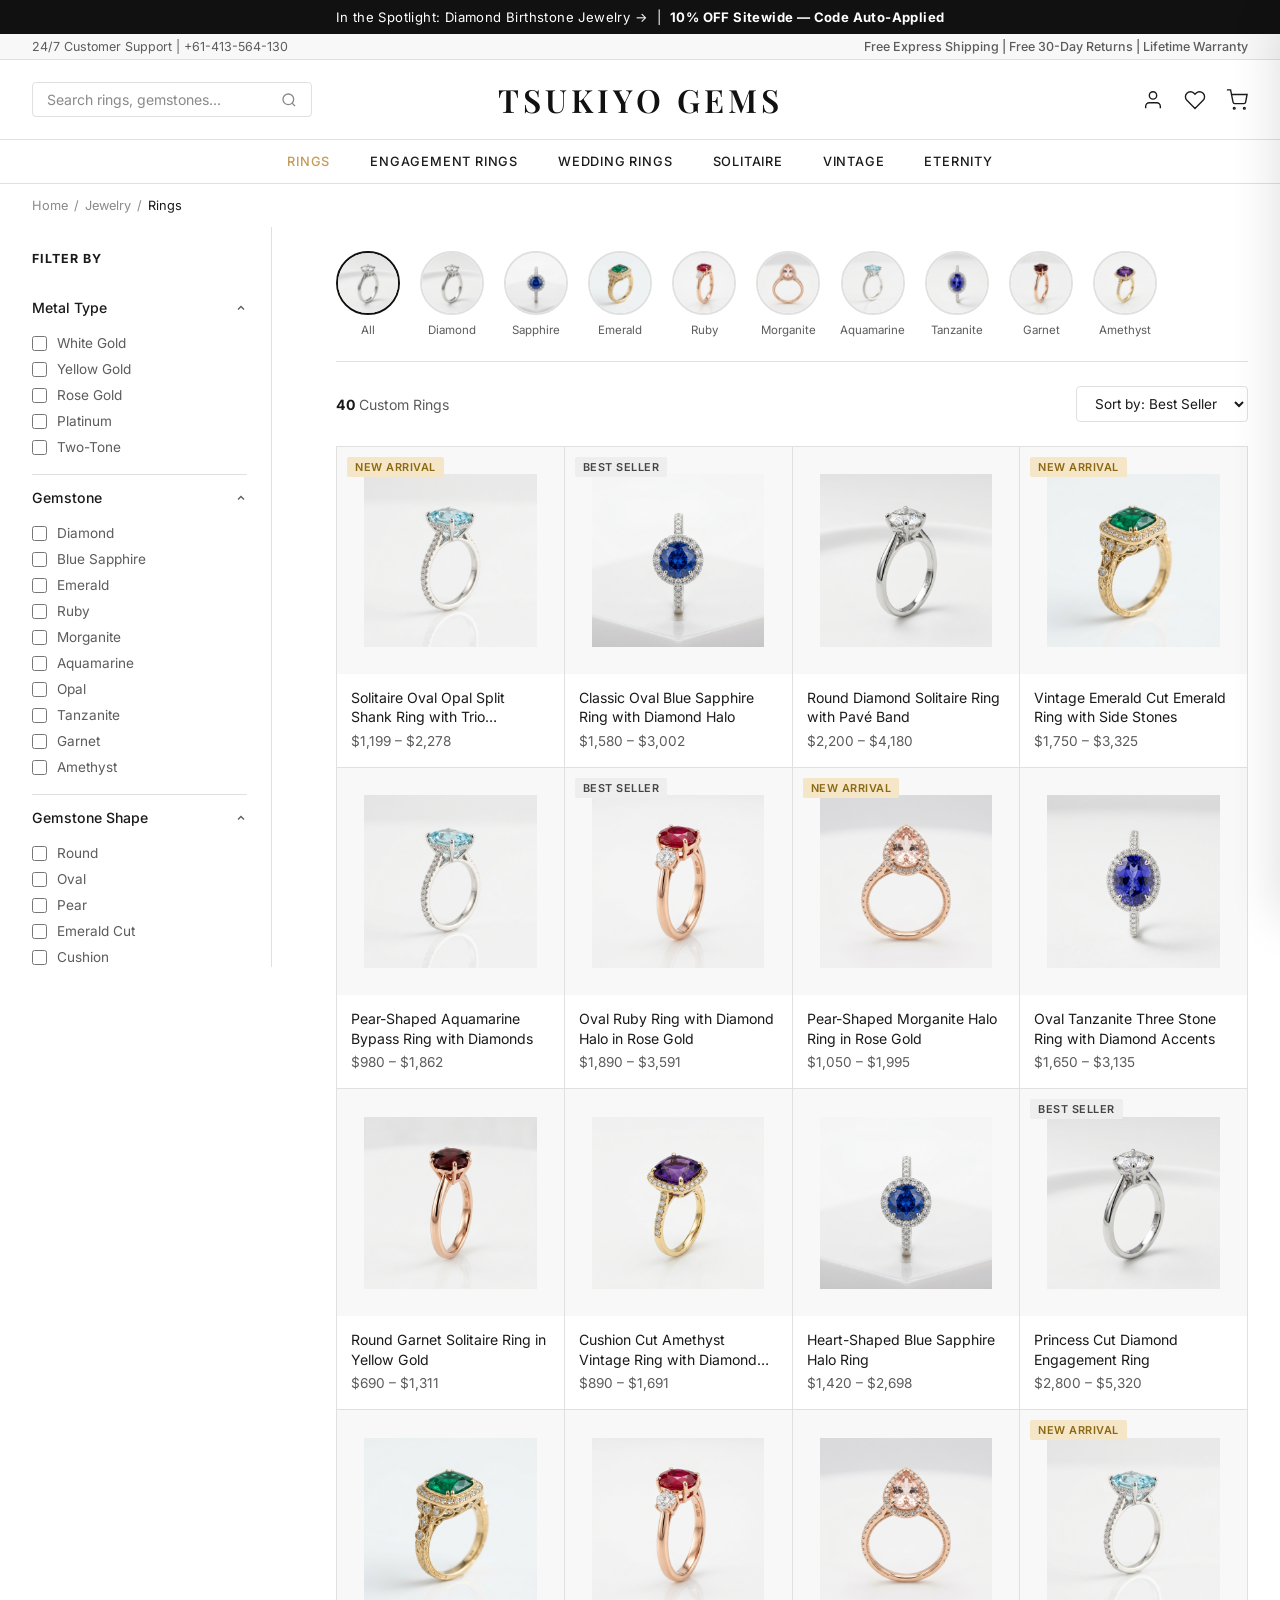
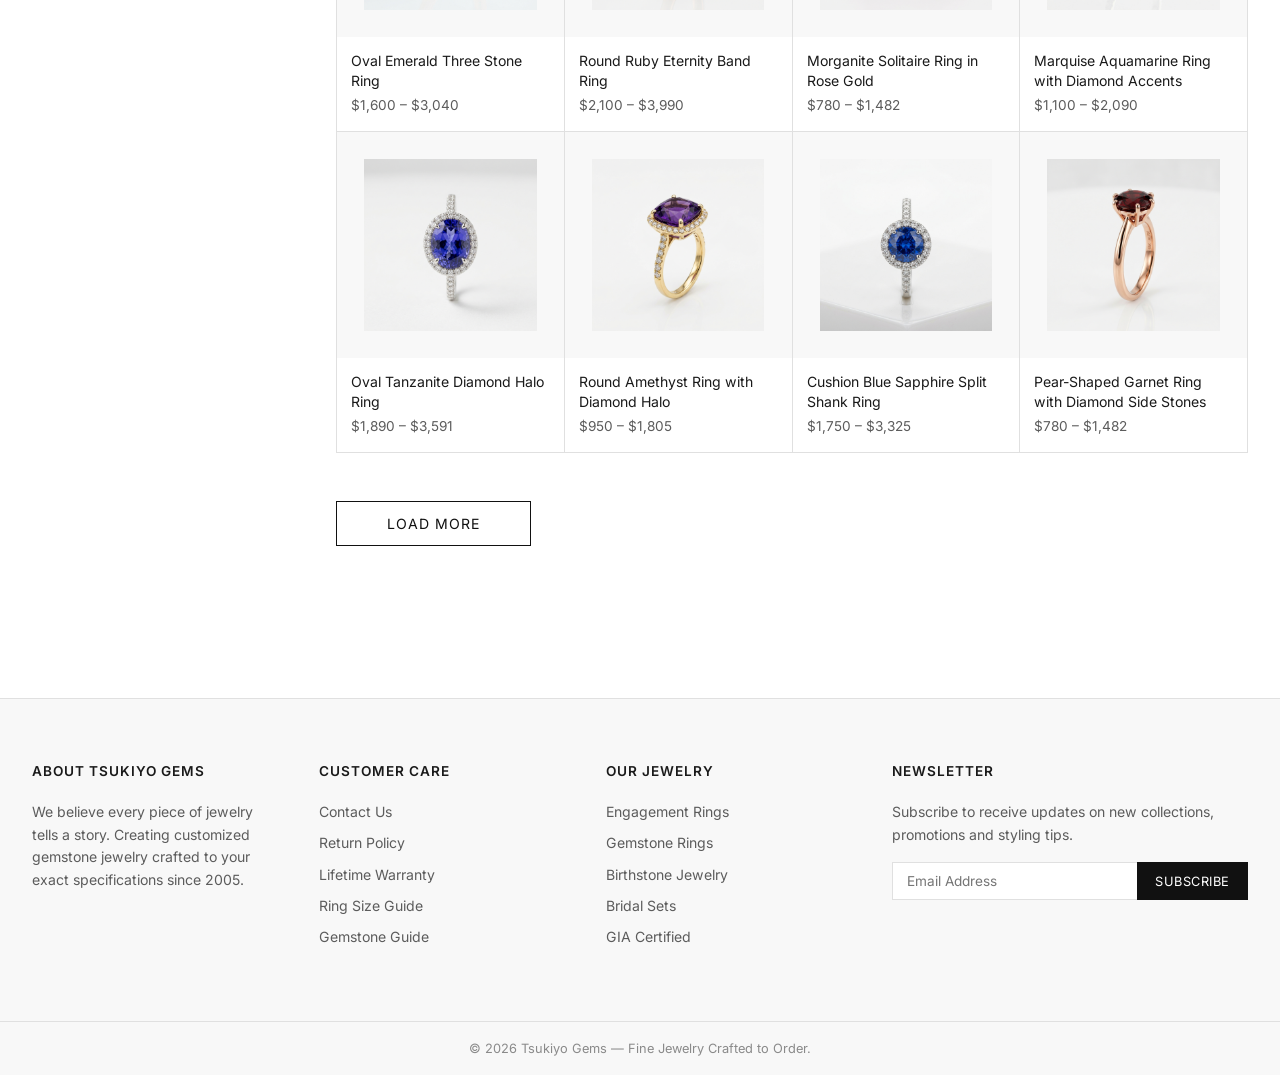
==== catalog.html @ 91b7751f "Initial commit with proper .gitignore" ====
<!DOCTYPE html>
<html lang="en">

<head>
  <meta charset="UTF-8">
  <meta name="viewport" content="width=device-width, initial-scale=1.0">
  <title>Rings | Custom Fine Jewelry — Tsukiyo Gems</title>
  <meta name="description"
    content="Browse 40 handcrafted custom rings featuring sapphires, diamonds, emeralds, rubies, and more. Filter by metal type, shape, style and price.">
  <link rel="preconnect" href="https://fonts.googleapis.com">
  <link rel="preconnect" href="https://fonts.gstatic.com" crossorigin>
  <link
    href="https://fonts.googleapis.com/css2?family=Inter:wght@300;400;500;600&family=Playfair+Display:wght@400;500;600&display=swap"
    rel="stylesheet">
  <link rel="stylesheet" href="styles/global.css">
  <link rel="stylesheet" href="styles/catalog.css">
</head>

<body>

  <!-- Announcement Bars -->
  <div class="announcement-bar-top">
    In the Spotlight: Diamond Birthstone Jewelry &rarr; &nbsp;|&nbsp; <strong>10% OFF Sitewide — Code
      Auto-Applied</strong>
  </div>
  <div class="announcement-bar-sub">
    <span>24/7 Customer Support | +61-413-564-130</span>
    <span class="contact">Free Express Shipping | Free 30-Day Returns | Lifetime Warranty</span>
  </div>

  <!-- Header -->
  <header class="site-header">
    <div class="header-main">
      <div class="header-search">
        <input type="text" placeholder="Search rings, gemstones..." id="search-input">
        <svg width="16" height="16" viewBox="0 0 24 24" fill="none" stroke="currentColor" stroke-width="2">
          <circle cx="11" cy="11" r="8" />
          <line x1="21" y1="21" x2="16.65" y2="16.65" />
        </svg>
      </div>
      <div class="header-logo"><a href="index.html">TSUKIYO GEMS</a></div>
      <div class="header-icons">
        <button class="header-icon-btn" title="Account">
          <svg width="22" height="22" viewBox="0 0 24 24" fill="none" stroke="currentColor" stroke-width="1.5">
            <path d="M20 21v-2a4 4 0 0 0-4-4H8a4 4 0 0 0-4 4v2" />
            <circle cx="12" cy="7" r="4" />
          </svg>
        </button>
        <button class="header-icon-btn" title="Wishlist">
          <svg width="22" height="22" viewBox="0 0 24 24" fill="none" stroke="currentColor" stroke-width="1.5">
            <path
              d="M20.84 4.61a5.5 5.5 0 0 0-7.78 0L12 5.67l-1.06-1.06a5.5 5.5 0 0 0-7.78 7.78l1.06 1.06L12 21.23l7.78-7.78 1.06-1.06a5.5 5.5 0 0 0 0-7.78z" />
          </svg>
        </button>
        <button class="header-icon-btn" id="open-cart-btn" title="Cart">
          <svg width="22" height="22" viewBox="0 0 24 24" fill="none" stroke="currentColor" stroke-width="1.5">
            <circle cx="9" cy="21" r="1" />
            <circle cx="20" cy="21" r="1" />
            <path d="M1 1h4l2.68 13.39a2 2 0 0 0 2 1.61h9.72a2 2 0 0 0 2-1.61L23 6H6" />
          </svg>
          <span class="cart-badge" id="cart-badge-header">0</span>
        </button>
      </div>
    </div>
    <nav class="main-nav">
      <ul>
        <li><a href="catalog.html" class="active">Rings</a></li>
        <li><a href="catalog.html?style=Engagement">Engagement Rings</a></li>
        <li><a href="catalog.html?style=Wedding">Wedding Rings</a></li>
        <li><a href="catalog.html?style=Solitaire">Solitaire</a></li>
        <li><a href="catalog.html?style=Vintage">Vintage</a></li>
        <li><a href="catalog.html?style=Eternity">Eternity</a></li>
      </ul>
    </nav>
  </header>

  <!-- Cart Drawer -->
  <div id="cart-overlay"></div>
  <div id="cart-drawer">
    <div class="cart-drawer-header">
      <h3>Your Bag</h3>
      <button class="cart-close-btn" id="close-cart-btn">&times;</button>
    </div>
    <div class="cart-drawer-sub" id="cart-count-label">0 Items</div>
    <div id="cart-items"></div>
    <div class="cart-drawer-footer">
      <div class="cart-subtotal">
        <span>Subtotal</span>
        <span id="cart-total">$0</span>
      </div>
      <button class="cart-checkout-btn">Proceed to Checkout</button>
      <span class="cart-continue-link" id="continue-shopping">Continue Shopping</span>
    </div>
  </div>

  <!-- Main Catalog Layout -->
  <div style="max-width:1440px;margin:0 auto;padding:0 2rem;">
    <!-- Breadcrumb -->
    <div class="breadcrumb">
      <a href="catalog.html">Home</a> /
      <a href="catalog.html">Jewelry</a> /
      <span>Rings</span>
    </div>
  </div>

  <div class="catalog-page">
    <!-- Sidebar -->
    <aside class="catalog-sidebar">
      <div id="sidebar-filters"></div>
    </aside>

    <!-- Main Content -->
    <main class="catalog-main">
      <!-- Gem Category Row -->
      <div class="gem-categories" id="gem-categories"></div>

      <!-- Toolbar -->
      <div class="catalog-toolbar">
        <p class="result-count" id="result-count"><strong>40</strong> Custom Rings</p>
        <select id="sort-select" class="sort-dropdown">
          <option value="featured">Sort by: Best Seller</option>
          <option value="new">New Arrival</option>
          <option value="price-asc">Price: Low to High</option>
          <option value="price-desc">Price: High to Low</option>
          <option value="rating">Customer Rating</option>
        </select>
      </div>

      <!-- Product Grid -->
      <div class="product-grid" id="product-grid"></div>

      <!-- Load More -->
      <div class="load-more-wrap">
        <button class="load-more-btn" id="load-more-btn">Load More</button>
      </div>
    </main>
  </div>

  <!-- Footer -->
  <footer class="site-footer">
    <div class="footer-top">
      <div class="footer-col">
        <h4>About Tsukiyo Gems</h4>
        <p>We believe every piece of jewelry tells a story. Creating customized gemstone jewelry crafted to your exact
          specifications since 2005.</p>
      </div>
      <div class="footer-col">
        <h4>Customer Care</h4>
        <ul>
          <li><a href="#">Contact Us</a></li>
          <li><a href="#">Return Policy</a></li>
          <li><a href="#">Lifetime Warranty</a></li>
          <li><a href="#">Ring Size Guide</a></li>
          <li><a href="#">Gemstone Guide</a></li>
        </ul>
      </div>
      <div class="footer-col">
        <h4>Our Jewelry</h4>
        <ul>
          <li><a href="#">Engagement Rings</a></li>
          <li><a href="#">Gemstone Rings</a></li>
          <li><a href="#">Birthstone Jewelry</a></li>
          <li><a href="#">Bridal Sets</a></li>
          <li><a href="#">GIA Certified</a></li>
        </ul>
      </div>
      <div class="footer-col">
        <h4>Newsletter</h4>
        <p>Subscribe to receive updates on new collections, promotions and styling tips.</p>
        <div class="newsletter-form">
          <input type="email" placeholder="Email Address">
          <button type="button">Subscribe</button>
        </div>
      </div>
    </div>
    <div class="footer-bottom">
      <p>&copy; 2026 Tsukiyo Gems — Fine Jewelry Crafted to Order.</p>
    </div>
  </footer>

  <script src="js/data.js"></script>
  <script src="js/cart.js"></script>
  <script src="js/catalog.js"></script>
  <script>
    // Cart open/close events
    document.getElementById('open-cart-btn').addEventListener('click', openCartDrawer);
    document.getElementById('close-cart-btn').addEventListener('click', closeCartDrawer);
    document.getElementById('continue-shopping').addEventListener('click', closeCartDrawer);
    // Search
    document.getElementById('search-input').addEventListener('input', function () {
      const q = this.value.toLowerCase().trim();
      if (!q) { window.dispatchEvent(new Event('search-clear')); return; }
      document.querySelectorAll('.product-card').forEach(card => {
        const name = card.querySelector('.product-name')?.textContent.toLowerCase() || '';
        card.style.display = name.includes(q) ? '' : 'none';
      });
    });
  </script>
</body>

</html>
---- styles/global.css ----
/* ============================================================
   ANGARA CLONE — GLOBAL STYLES
   ============================================================ */

:root {
  --white: #ffffff;
  --off-white: #f8f8f8;
  --light-gray: #f0f0f0;
  --border: #e0e0e0;
  --text-primary: #1a1a1a;
  --text-secondary: #5c5c5c;
  --text-light: #8a8a8a;
  --accent-gold: #c69b56;
  --promo-red: #c0392b;
  --badge-gold-bg: #f5e6c8;
  --badge-gold-text: #8b6914;
  --badge-gray-bg: #eeeeee;
  --badge-gray-text: #444444;
  --black: #111111;
  --success: #27ae60;
  --font-serif: 'Playfair Display', Georgia, serif;
  --font-sans: 'Inter', 'Helvetica Neue', Arial, sans-serif;
  --header-h: 140px;
  --transition: 0.25s ease;
  --shadow-sm: 0 2px 8px rgba(0,0,0,0.06);
  --shadow-md: 0 6px 24px rgba(0,0,0,0.10);
  --shadow-lg: 0 16px 48px rgba(0,0,0,0.14);
}

*,*::before,*::after { box-sizing: border-box; margin: 0; padding: 0; }
html { scroll-behavior: smooth; }
body { font-family: var(--font-sans); color: var(--text-primary); background: var(--white); -webkit-font-smoothing: antialiased; }
a { text-decoration: none; color: inherit; }
ul { list-style: none; }
img { display: block; max-width: 100%; }
button { font-family: var(--font-sans); cursor: pointer; border: none; background: transparent; }
input, select { font-family: var(--font-sans); }

/* ---- ANNOUNCEMENT BARS ---- */
.announcement-bar-top {
  background: var(--black);
  color: #fff;
  text-align: center;
  font-size: 0.82rem;
  letter-spacing: 0.4px;
  padding: 9px 1rem;
}
.announcement-bar-sub {
  background: var(--off-white);
  border-bottom: 1px solid var(--border);
  display: flex;
  justify-content: space-between;
  align-items: center;
  padding: 5px 2rem;
  font-size: 0.78rem;
  color: var(--text-secondary);
}
.announcement-bar-sub .contact { font-weight: 500; }

/* ---- HEADER ---- */
.site-header {
  background: var(--white);
  border-bottom: 1px solid var(--border);
  position: sticky;
  top: 0;
  z-index: 500;
}
.header-main {
  display: grid;
  grid-template-columns: 1fr auto 1fr;
  align-items: center;
  padding: 18px 2rem;
  max-width: 1440px;
  margin: 0 auto;
}
.header-logo a {
  font-family: var(--font-serif);
  font-size: 2rem;
  font-weight: 600;
  letter-spacing: 4px;
  color: var(--black);
  justify-self: center;
  grid-column: 2;
}
.header-search {
  grid-column: 1;
  display: flex;
  align-items: center;
  border: 1px solid var(--border);
  border-radius: 4px;
  padding: 8px 14px;
  max-width: 280px;
  transition: border-color var(--transition);
}
.header-search:focus-within { border-color: var(--text-primary); }
.header-search input { border: none; outline: none; font-size: 0.88rem; color: var(--text-primary); width: 100%; }
.header-search input::placeholder { color: var(--text-light); }
.header-search svg { color: var(--text-light); flex-shrink: 0; margin-left: 8px; }
.header-icons {
  grid-column: 3;
  display: flex;
  align-items: center;
  gap: 20px;
  justify-content: flex-end;
}
.header-icon-btn {
  position: relative;
  display: flex;
  align-items: center;
  gap: 6px;
  color: var(--text-primary);
  font-size: 0.82rem;
  transition: color var(--transition);
  cursor: pointer;
  background: none;
  border: none;
}
.header-icon-btn:hover { color: var(--accent-gold); }
.cart-badge {
  position: absolute;
  top: -8px;
  right: -10px;
  background: var(--black);
  color: #fff;
  border-radius: 50%;
  width: 18px;
  height: 18px;
  font-size: 0.7rem;
  font-weight: 600;
  display: none;
  align-items: center;
  justify-content: center;
}

/* ---- MAIN NAV ---- */
.main-nav {
  border-top: 1px solid var(--border);
}
.main-nav ul {
  display: flex;
  justify-content: center;
  gap: 0;
  max-width: 1440px;
  margin: 0 auto;
}
.main-nav ul li a {
  display: block;
  padding: 14px 20px;
  font-size: 0.8rem;
  font-weight: 500;
  letter-spacing: 0.8px;
  text-transform: uppercase;
  color: var(--text-primary);
  transition: color var(--transition);
  white-space: nowrap;
}
.main-nav ul li a:hover,
.main-nav ul li a.active { color: var(--accent-gold); }
.main-nav ul li a.nav-gifts { color: var(--promo-red); }

/* ---- CART DRAWER ---- */
#cart-overlay {
  position: fixed; inset: 0;
  background: rgba(0,0,0,0.45);
  z-index: 800;
  opacity: 0;
  pointer-events: none;
  transition: opacity 0.3s;
}
#cart-overlay.active { opacity: 1; pointer-events: all; }

#cart-drawer {
  position: fixed;
  top: 0; right: 0;
  width: 420px;
  max-width: 100vw;
  height: 100vh;
  background: var(--white);
  z-index: 900;
  transform: translateX(100%);
  transition: transform 0.35s cubic-bezier(0.4,0,0.2,1);
  display: flex;
  flex-direction: column;
  box-shadow: var(--shadow-lg);
}
#cart-drawer.open { transform: translateX(0); }
.cart-drawer-header {
  display: flex;
  justify-content: space-between;
  align-items: center;
  padding: 22px 24px;
  border-bottom: 1px solid var(--border);
}
.cart-drawer-header h3 {
  font-family: var(--font-serif);
  font-size: 1.4rem;
  font-weight: 500;
}
.cart-close-btn { font-size: 1.5rem; color: var(--text-primary); line-height: 1; padding: 4px; }
.cart-close-btn:hover { color: var(--accent-gold); }
.cart-drawer-sub { padding: 8px 24px; font-size: 0.82rem; color: var(--text-secondary); border-bottom: 1px solid var(--border); }
#cart-items { flex: 1; overflow-y: auto; padding: 16px 24px; }
.cart-item {
  display: flex;
  gap: 16px;
  padding: 16px 0;
  border-bottom: 1px solid var(--border);
}
.cart-item-img {
  width: 90px;
  height: 90px;
  background: var(--off-white);
  flex-shrink: 0;
  border-radius: 4px;
  overflow: hidden;
  display: flex;
  align-items: center;
  justify-content: center;
  padding: 8px;
}
.cart-item-img img { width: 100%; height: 100%; object-fit: contain; }
.cart-item-info { flex: 1; }
.cart-item-name { font-size: 0.88rem; font-weight: 500; margin-bottom: 4px; line-height: 1.3; }
.cart-item-config { font-size: 0.78rem; color: var(--text-secondary); margin-bottom: 8px; }
.cart-item-bottom { display: flex; justify-content: space-between; align-items: center; }
.cart-item-price { font-weight: 600; font-size: 0.95rem; }
.cart-item-remove { font-size: 0.78rem; color: var(--text-secondary); text-decoration: underline; cursor: pointer; background: none; border: none; }
.cart-item-remove:hover { color: var(--promo-red); }
.cart-empty { text-align: center; padding: 3rem 1rem; color: var(--text-secondary); }
.cart-empty p { margin-bottom: 1.5rem; font-size: 1rem; }
.btn-shop-now {
  display: inline-block;
  background: var(--black);
  color: #fff;
  padding: 12px 30px;
  font-size: 0.85rem;
  text-transform: uppercase;
  letter-spacing: 1px;
  transition: opacity var(--transition);
}
.btn-shop-now:hover { opacity: 0.8; }
.cart-drawer-footer {
  border-top: 1px solid var(--border);
  padding: 20px 24px;
}
.cart-subtotal {
  display: flex;
  justify-content: space-between;
  font-size: 1rem;
  font-weight: 600;
  margin-bottom: 16px;
}
.cart-checkout-btn {
  width: 100%;
  background: var(--black);
  color: #fff;
  padding: 16px;
  font-size: 0.95rem;
  text-transform: uppercase;
  letter-spacing: 1.5px;
  font-weight: 500;
  transition: opacity var(--transition);
  margin-bottom: 10px;
}
.cart-checkout-btn:hover { opacity: 0.85; }
.cart-continue-link { display: block; text-align: center; font-size: 0.82rem; color: var(--text-secondary); text-decoration: underline; cursor: pointer; }
.cart-continue-link:hover { color: var(--text-primary); }

/* ---- STAR RATINGS ---- */
.stars { display: flex; gap: 2px; color: #f5a623; }
.stars svg { flex-shrink: 0; }

/* ---- BREADCRUMB ---- */
.breadcrumb {
  font-size: 0.8rem;
  color: var(--text-light);
  display: flex;
  flex-wrap: wrap;
  gap: 6px;
  align-items: center;
  padding: 14px 0;
  width: 100%;
}
.breadcrumb a { color: var(--text-light); }
.breadcrumb a:hover { color: var(--text-primary); text-decoration: underline; }
.breadcrumb span { color: var(--text-primary); }

/* ---- FOOTER ---- */
.site-footer {
  background: var(--off-white);
  border-top: 1px solid var(--border);
  margin-top: 5rem;
}
.footer-top {
  display: grid;
  grid-template-columns: repeat(4, 1fr);
  gap: 3rem;
  max-width: 1440px;
  margin: 0 auto;
  padding: 4rem 2rem;
}
.footer-col h4 {
  font-size: 0.85rem;
  font-weight: 600;
  text-transform: uppercase;
  letter-spacing: 1px;
  margin-bottom: 1.4rem;
}
.footer-col ul li { margin-bottom: 0.7rem; }
.footer-col ul a { font-size: 0.88rem; color: var(--text-secondary); transition: color var(--transition); }
.footer-col ul a:hover { color: var(--text-primary); }
.footer-col p { font-size: 0.88rem; color: var(--text-secondary); line-height: 1.6; margin-bottom: 1rem; }
.newsletter-form { display: flex; }
.newsletter-form input {
  flex: 1;
  border: 1px solid var(--border);
  border-right: none;
  padding: 10px 14px;
  font-size: 0.85rem;
  outline: none;
}
.newsletter-form input:focus { border-color: var(--text-primary); }
.newsletter-form button {
  background: var(--black);
  color: #fff;
  padding: 10px 18px;
  font-size: 0.8rem;
  text-transform: uppercase;
  letter-spacing: 0.5px;
  flex-shrink: 0;
  transition: opacity var(--transition);
}
.newsletter-form button:hover { opacity: 0.85; }
.footer-bottom {
  border-top: 1px solid var(--border);
  padding: 1.2rem 2rem;
  text-align: center;
  font-size: 0.8rem;
  color: var(--text-light);
}

/* ---- RESPONSIVE ---- */
@media (max-width: 1024px) {
  .header-main { grid-template-columns: 1fr auto; }
  .header-logo a { grid-column: 2; }
  .header-search { max-width: 220px; }
  .footer-top { grid-template-columns: repeat(2, 1fr); }
}
@media (max-width: 768px) {
  .header-main { grid-template-columns: 1fr auto; padding: 14px 1rem; }
  .header-search { display: none; }
  .main-nav ul { gap: 0; overflow-x: auto; justify-content: flex-start; padding: 0 1rem; }
  .main-nav ul li a { padding: 12px 14px; font-size: 0.75rem; }
  #cart-drawer { width: 100vw; }
  .announcement-bar-sub { display: none; }
  .footer-top { grid-template-columns: 1fr; gap: 2rem; }
}
---- styles/catalog.css ----
/* ============================================================
   CATALOG PAGE STYLES
   ============================================================ */

/* ---- PAGE LAYOUT ---- */
.catalog-page {
  display: flex;
  max-width: 1440px;
  margin: 0 auto;
  padding: 0 2rem;
  gap: 2rem;
  align-items: flex-start;
}

/* ---- SIDEBAR ---- */
.catalog-sidebar {
  width: 240px;
  min-width: 240px;
  padding: 1.5rem 0;
  border-right: 1px solid var(--border);
  position: sticky;
  top: 140px;
  max-height: calc(100vh - 160px);
  overflow-y: auto;
}
.sidebar-title {
  font-size: 0.78rem;
  font-weight: 700;
  text-transform: uppercase;
  letter-spacing: 1px;
  color: var(--text-primary);
  margin-bottom: 1.2rem;
  padding-right: 1.5rem;
}
/* Filter Group */
.filter-group { border-bottom: 1px solid var(--border); margin-right: 1.5rem; }
.filter-group-header {
  display: flex;
  justify-content: space-between;
  align-items: center;
  padding: 14px 0;
  cursor: pointer;
  font-size: 0.88rem;
  font-weight: 500;
  color: var(--text-primary);
  user-select: none;
}
.filter-group-header svg {
  transition: transform 0.3s;
  flex-shrink: 0;
  color: var(--text-secondary);
}
.filter-group.open .filter-group-header svg { transform: rotate(180deg); }
.filter-group-body {
  display: none;
  padding-bottom: 14px;
}
.filter-group.open .filter-group-body { display: block; }
.filter-option {
  display: flex;
  align-items: center;
  gap: 10px;
  padding: 5px 0;
  cursor: pointer;
  font-size: 0.85rem;
  color: var(--text-secondary);
  transition: color 0.2s;
}
.filter-option:hover { color: var(--text-primary); }
.filter-option input[type="checkbox"] {
  width: 15px;
  height: 15px;
  accent-color: var(--black);
  cursor: pointer;
  flex-shrink: 0;
}
.filter-option.active { color: var(--text-primary); font-weight: 500; }

/* Active filters row */
.active-filters {
  display: flex;
  flex-wrap: wrap;
  gap: 8px;
  padding: 1rem 0;
}
.filter-tag {
  display: flex;
  align-items: center;
  gap: 6px;
  background: var(--light-gray);
  border: 1px solid var(--border);
  border-radius: 20px;
  padding: 4px 12px;
  font-size: 0.8rem;
  color: var(--text-primary);
}
.filter-tag button { font-size: 1rem; line-height: 1; color: var(--text-secondary); transition: color 0.2s; }
.filter-tag button:hover { color: var(--promo-red); }

/* ---- MAIN CONTENT ---- */
.catalog-main { flex: 1; padding: 1.5rem 0 1.5rem 2rem; min-width: 0; }

/* Category Icons Row */
.gem-categories {
  display: flex;
  gap: 20px;
  padding-bottom: 1.5rem;
  border-bottom: 1px solid var(--border);
  margin-bottom: 1.5rem;
  overflow-x: auto;
  scrollbar-width: none;
}
.gem-categories::-webkit-scrollbar { display: none; }
.gem-cat-item {
  display: flex;
  flex-direction: column;
  align-items: center;
  gap: 8px;
  cursor: pointer;
  flex-shrink: 0;
  transition: transform 0.2s;
}
.gem-cat-item:hover { transform: translateY(-3px); }
.gem-cat-item.active .gem-cat-circle { border-color: var(--black); }
.gem-cat-circle {
  width: 64px;
  height: 64px;
  border-radius: 50%;
  overflow: hidden;
  border: 2px solid var(--border);
  background: var(--off-white);
  display: flex;
  align-items: center;
  justify-content: center;
  transition: border-color 0.2s;
}
.gem-cat-circle img { width: 100%; height: 100%; object-fit: cover; }
.gem-cat-name { font-size: 0.72rem; color: var(--text-secondary); text-align: center; }

/* Toolbar */
.catalog-toolbar {
  display: flex;
  justify-content: space-between;
  align-items: center;
  margin-bottom: 1.5rem;
}
.result-count { font-size: 0.88rem; color: var(--text-secondary); }
.result-count strong { color: var(--text-primary); }
.sort-dropdown {
  border: 1px solid var(--border);
  padding: 8px 14px;
  font-size: 0.85rem;
  color: var(--text-primary);
  outline: none;
  background: var(--white);
  cursor: pointer;
  border-radius: 4px;
}

/* ---- PRODUCT GRID ---- */
.product-grid {
  display: grid;
  grid-template-columns: repeat(4, 1fr);
  gap: 1px;
  background: var(--border);
  border: 1px solid var(--border);
}

/* ---- PRODUCT CARD ---- */
.product-card {
  background: var(--white);
  position: relative;
  cursor: pointer;
  overflow: hidden;
}
.product-card-inner { display: flex; flex-direction: column; height: 100%; }
.product-img-wrapper {
  position: relative;
  aspect-ratio: 1/1;
  background: var(--off-white);
  overflow: hidden;
}
.product-img-primary,
.product-img-hover {
  position: absolute;
  inset: 0;
  width: 100%;
  height: 100%;
  object-fit: contain;
  padding: 12%;
  transition: opacity 0.5s ease, transform 0.6s ease;
}
.product-img-hover { opacity: 0; transform: scale(1.03); }
.product-card:hover .product-img-primary { opacity: 0; }
.product-card:hover .product-img-hover { opacity: 1; transform: scale(1); }

/* Badges */
.product-badge {
  position: absolute;
  top: 10px;
  left: 10px;
  font-size: 0.68rem;
  font-weight: 600;
  letter-spacing: 0.5px;
  padding: 3px 8px;
  border-radius: 2px;
  z-index: 2;
  text-transform: uppercase;
}
.badge-new { background: var(--badge-gold-bg); color: var(--badge-gold-text); }
.badge-best { background: var(--badge-gray-bg); color: var(--badge-gray-text); }

/* Wishlist icon */
.product-wishlist {
  position: absolute;
  top: 10px;
  right: 10px;
  z-index: 2;
  width: 32px;
  height: 32px;
  display: flex;
  align-items: center;
  justify-content: center;
  border-radius: 50%;
  background: rgba(255,255,255,0.85);
  color: var(--text-secondary);
  transition: color 0.2s, background 0.2s;
  opacity: 0;
  transition: opacity 0.25s;
}
.product-card:hover .product-wishlist { opacity: 1; }
.product-wishlist:hover { color: var(--promo-red); background: #fff; }

/* Swatches below image — on hover */
.product-swatches {
  position: absolute;
  bottom: 10px;
  left: 50%;
  transform: translateX(-50%);
  display: flex;
  gap: 6px;
  opacity: 0;
  transition: opacity 0.25s;
  z-index: 2;
}
.product-card:hover .product-swatches { opacity: 1; }
.swatch-dot {
  width: 16px;
  height: 16px;
  border-radius: 50%;
  border: 2px solid rgba(255,255,255,0.8);
  box-shadow: 0 1px 4px rgba(0,0,0,0.2);
  cursor: pointer;
  transition: transform 0.2s;
  flex-shrink: 0;
}
.swatch-dot:hover, .swatch-dot.active { transform: scale(1.3); border-color: var(--black); }

/* Card info */
.product-info {
  padding: 14px 14px 18px;
  flex: 1;
  display: flex;
  flex-direction: column;
}
.product-name {
  font-size: 0.88rem;
  color: var(--text-primary);
  line-height: 1.4;
  margin-bottom: 6px;
  display: -webkit-box;
  -webkit-line-clamp: 2;
  -webkit-box-orient: vertical;
  overflow: hidden;
  transition: color var(--transition);
}
.product-card:hover .product-name { color: var(--accent-gold); }
.product-price-range {
  font-size: 0.85rem;
  color: var(--text-secondary);
  margin-top: auto;
}

/* Load more */
.load-more-wrap { text-align: center; padding: 3rem 0; }
.load-more-btn {
  border: 1px solid var(--black);
  background: var(--white);
  color: var(--black);
  padding: 13px 50px;
  font-size: 0.88rem;
  text-transform: uppercase;
  letter-spacing: 1px;
  cursor: pointer;
  transition: background var(--transition), color var(--transition);
}
.load-more-btn:hover { background: var(--black); color: #fff; }

/* No results */
.no-results {
  grid-column: 1/-1;
  text-align: center;
  padding: 5rem 2rem;
  color: var(--text-secondary);
}
.no-results p { font-size: 1.1rem; margin-bottom: 1rem; }

/* ---- RESPONSIVE ---- */
@media (max-width: 1200px) {
  .product-grid { grid-template-columns: repeat(3, 1fr); }
}
@media (max-width: 900px) {
  .catalog-sidebar { display: none; }
  .catalog-page { padding: 0 1rem; }
  .catalog-main { padding: 1rem 0; }
  .product-grid { grid-template-columns: repeat(2, 1fr); }
}
@media (max-width: 480px) {
  .product-grid { grid-template-columns: repeat(2, 1fr); }
}
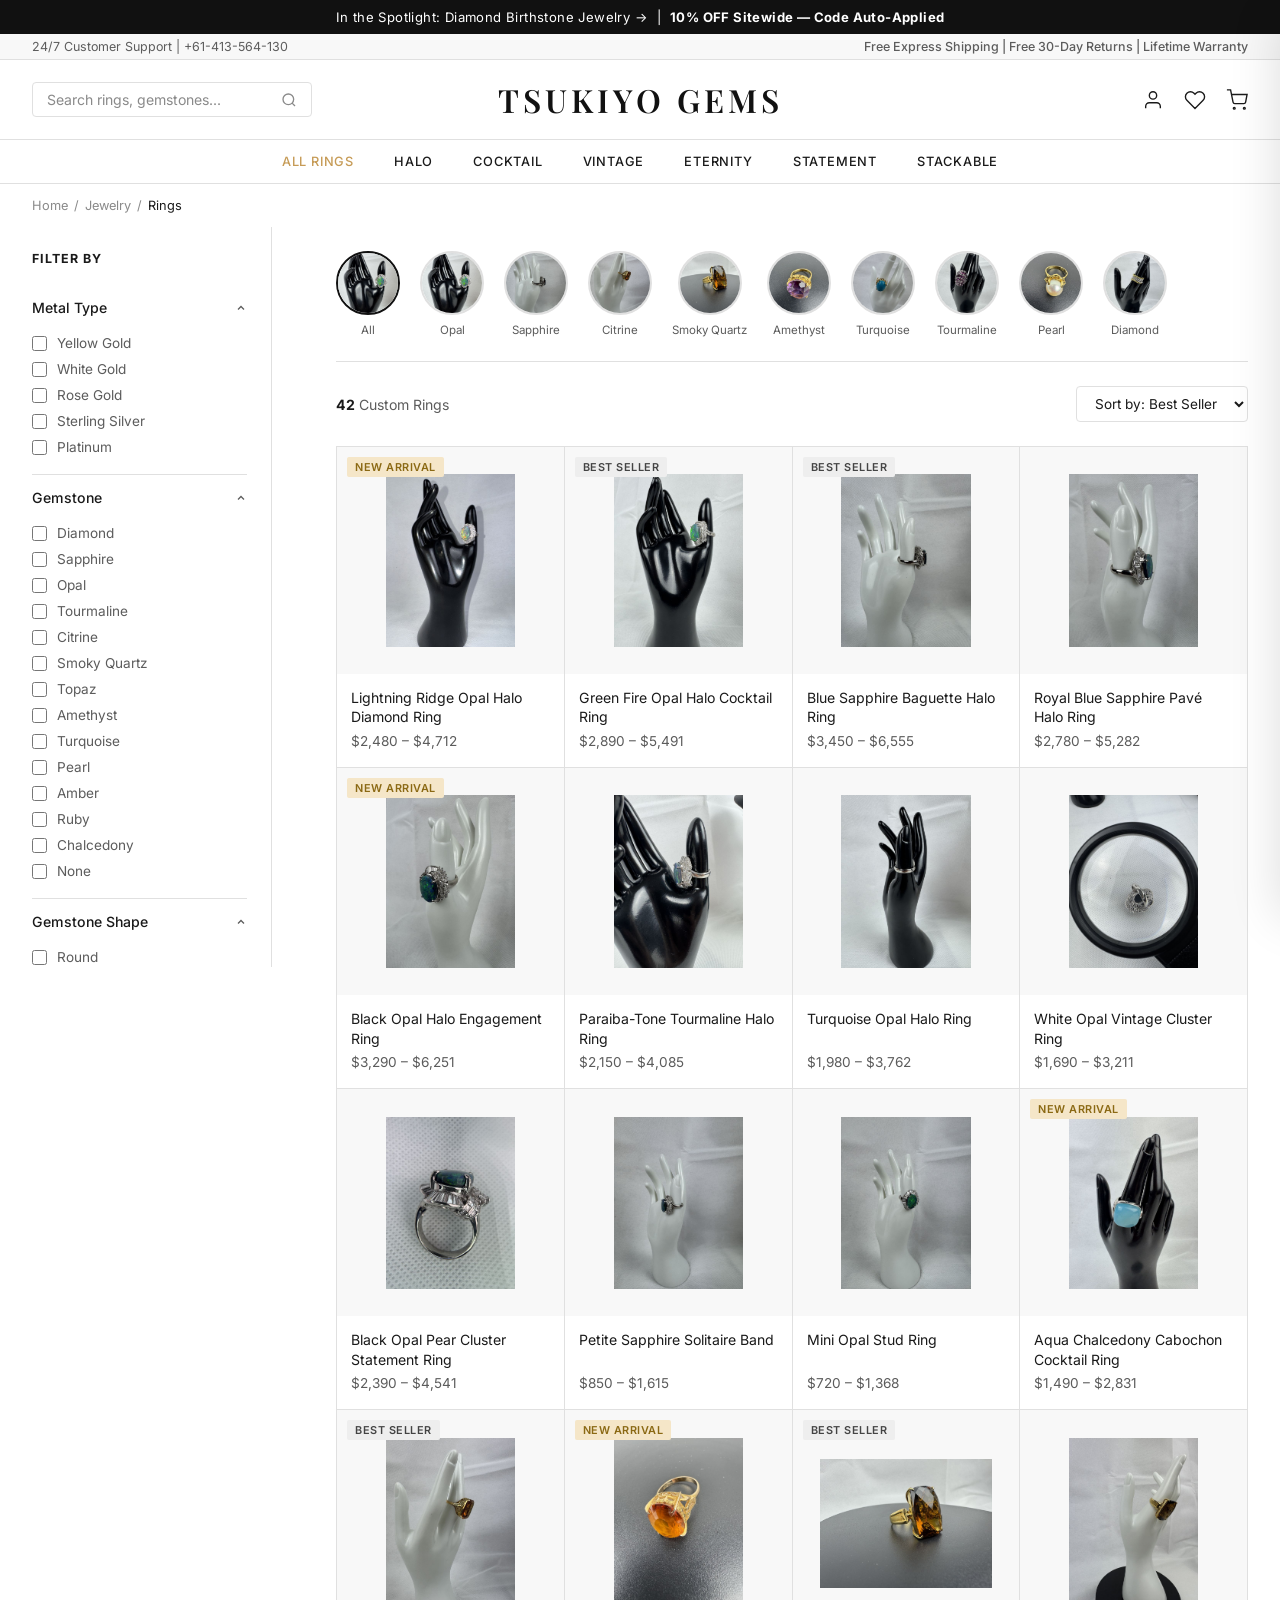
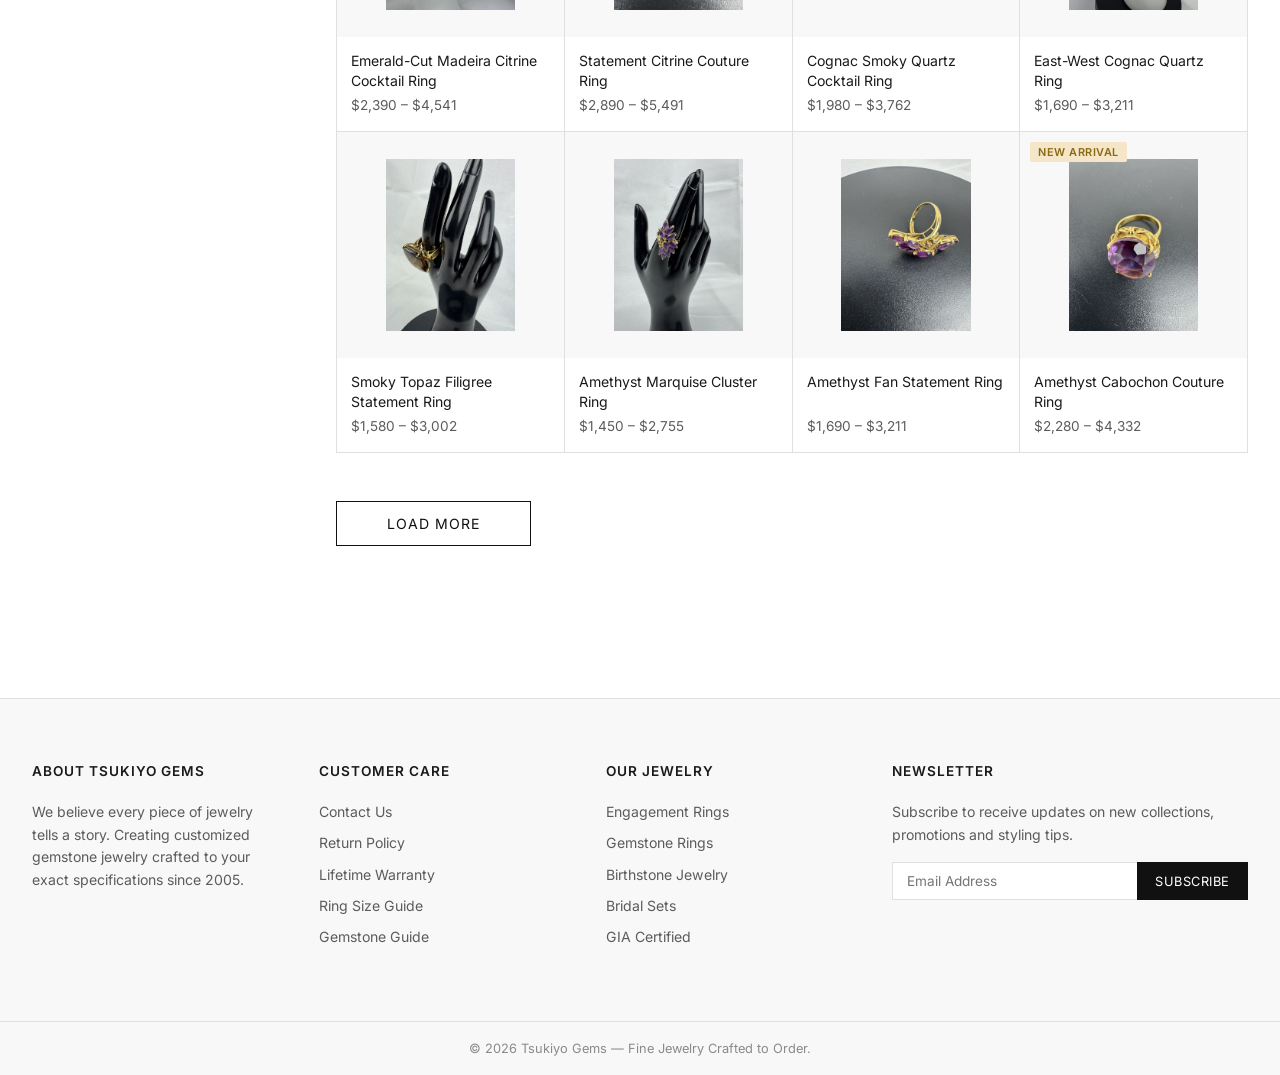
==== commit d0dd9ce6: "Add new features, checkout flow, and assets" ====
--- a/catalog.html
+++ b/catalog.html
@@ -6,7 +6,7 @@
   <meta name="viewport" content="width=device-width, initial-scale=1.0">
   <title>Rings | Custom Fine Jewelry — Tsukiyo Gems</title>
   <meta name="description"
-    content="Browse 40 handcrafted custom rings featuring sapphires, diamonds, emeralds, rubies, and more. Filter by metal type, shape, style and price.">
+    content="Browse our handcrafted ring collection featuring Australian opals, sapphires, citrine, smoky quartz, amethyst, turquoise, pearl and more. Filter by metal, shape, style and price.">
   <link rel="preconnect" href="https://fonts.googleapis.com">
   <link rel="preconnect" href="https://fonts.gstatic.com" crossorigin>
   <link
@@ -64,12 +64,13 @@
     </div>
     <nav class="main-nav">
       <ul>
-        <li><a href="catalog.html" class="active">Rings</a></li>
-        <li><a href="catalog.html?style=Engagement">Engagement Rings</a></li>
-        <li><a href="catalog.html?style=Wedding">Wedding Rings</a></li>
-        <li><a href="catalog.html?style=Solitaire">Solitaire</a></li>
+        <li><a href="catalog.html" class="active">All Rings</a></li>
+        <li><a href="catalog.html?style=Halo">Halo</a></li>
+        <li><a href="catalog.html?style=Cocktail">Cocktail</a></li>
         <li><a href="catalog.html?style=Vintage">Vintage</a></li>
         <li><a href="catalog.html?style=Eternity">Eternity</a></li>
+        <li><a href="catalog.html?style=Statement">Statement</a></li>
+        <li><a href="catalog.html?style=Stackable">Stackable</a></li>
       </ul>
     </nav>
   </header>
@@ -116,7 +117,7 @@
 
       <!-- Toolbar -->
       <div class="catalog-toolbar">
-        <p class="result-count" id="result-count"><strong>40</strong> Custom Rings</p>
+        <p class="result-count" id="result-count"><strong>—</strong> Custom Rings</p>
         <select id="sort-select" class="sort-dropdown">
           <option value="featured">Sort by: Best Seller</option>
           <option value="new">New Arrival</option>
@@ -179,6 +180,7 @@
   </footer>
 
   <script src="js/data.js"></script>
+  <script src="js/utils.js"></script>
   <script src="js/cart.js"></script>
   <script src="js/catalog.js"></script>
   <script>
